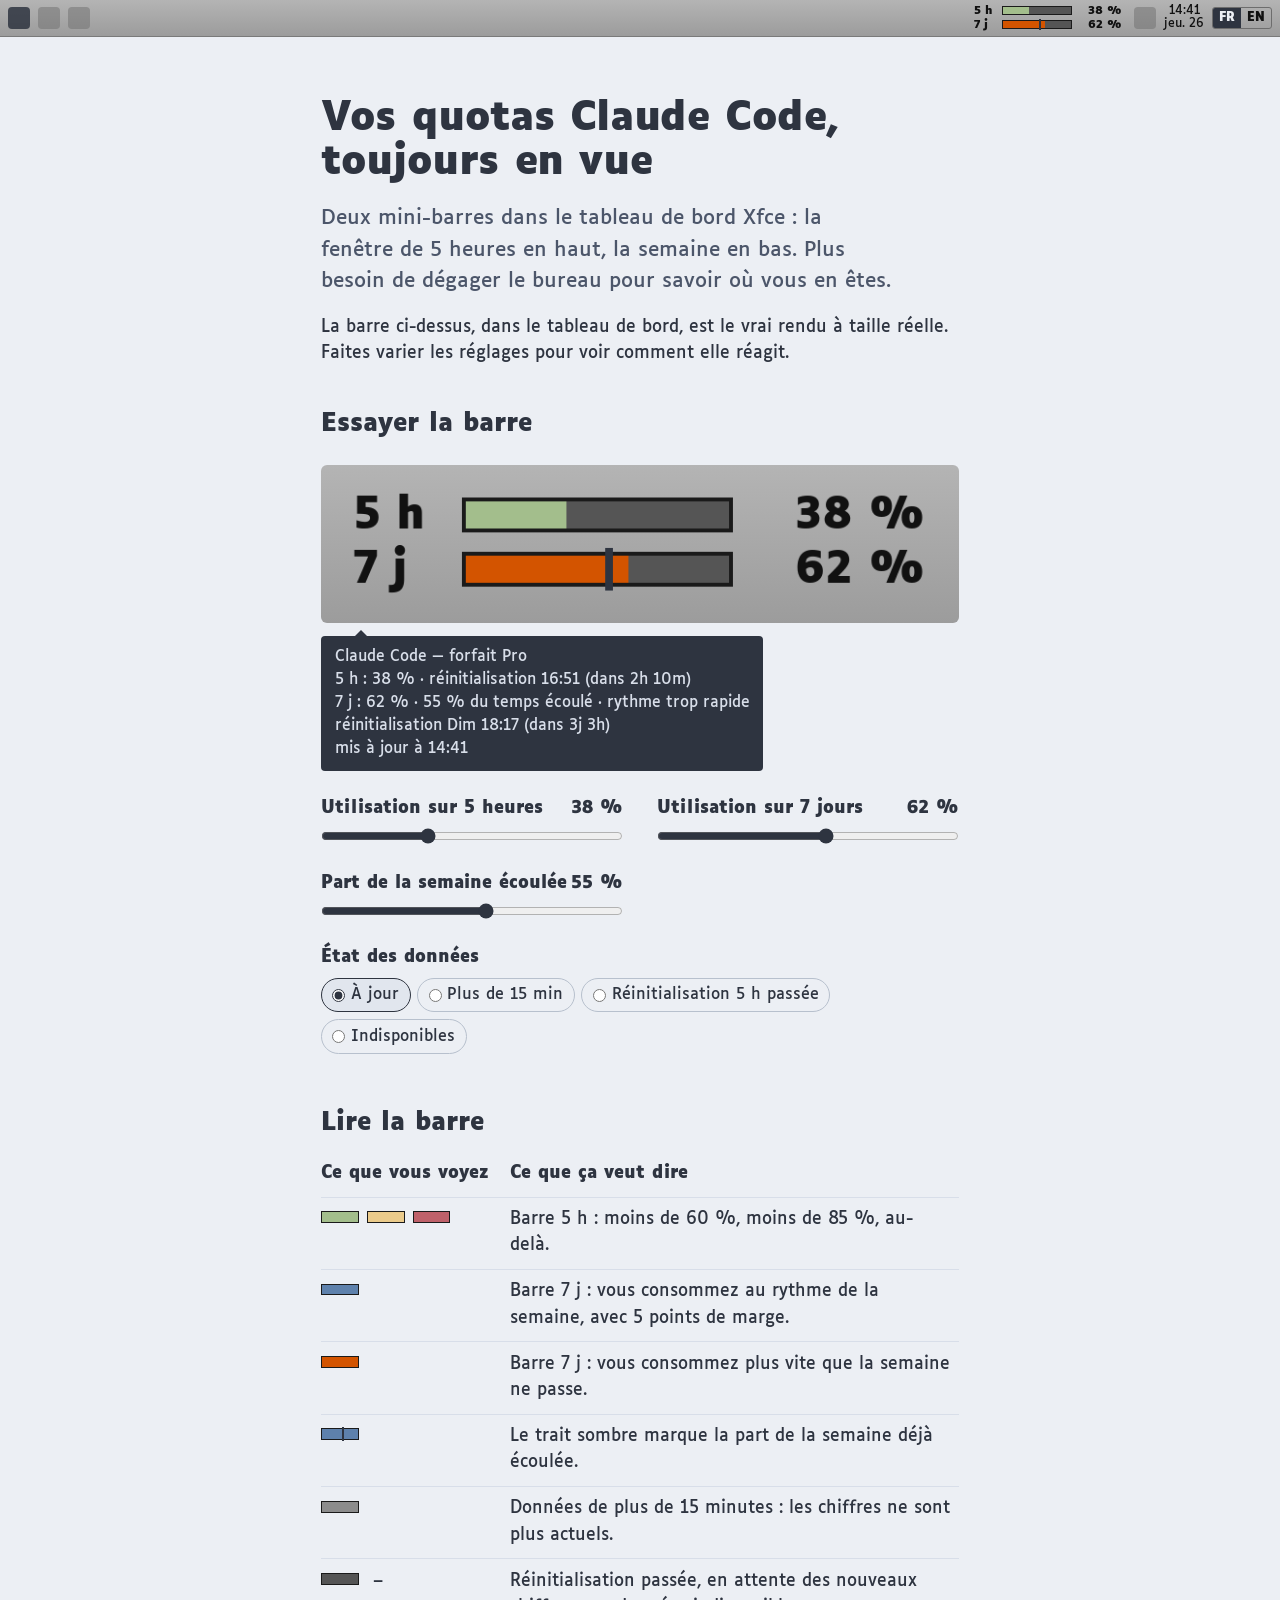
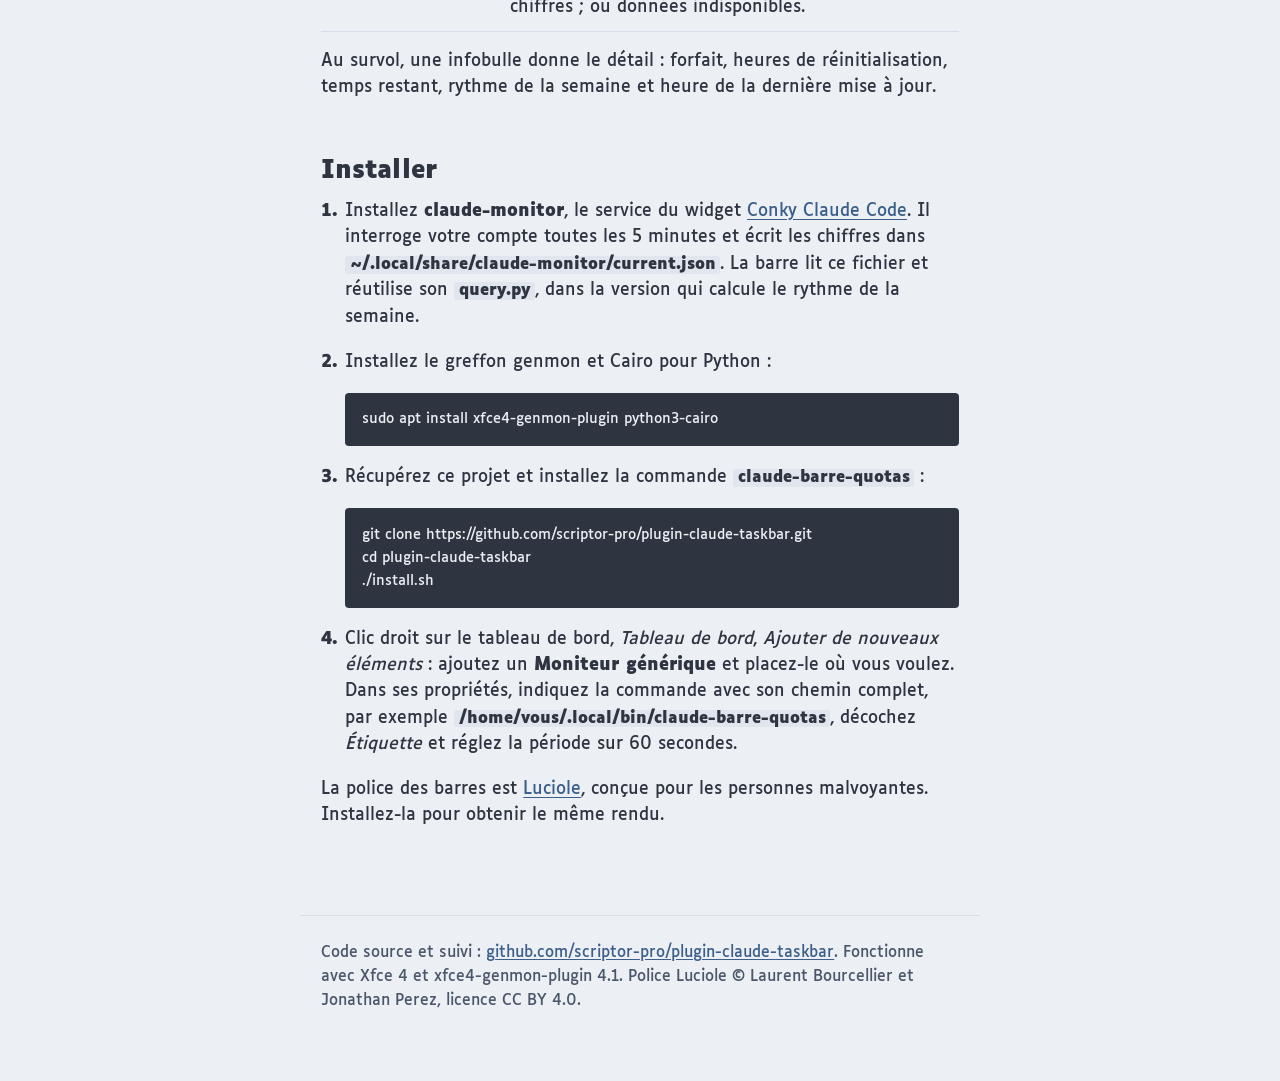
==== index.html @ 65667429 "Page du projet (FR / EN) avec démonstration interactive de la barre Co-Authored-By: Claude Opus 5.5 " ====
<!doctype html>
<html lang="fr">
<head>
  <meta charset="utf-8">
  <meta name="viewport" content="width=device-width, initial-scale=1">
  <title>Quotas Claude Code dans le tableau de bord Xfce</title>
  <meta name="description" content="Deux mini-barres dans le tableau de bord Xfce pour suivre en permanence les quotas Claude Code sur 5 heures et sur 7 jours.">
  <link rel="alternate" hreflang="en" href="en/">
  <link rel="preload" href="assets/luciole-bold.woff2" as="font" type="font/woff2" crossorigin>
  <link rel="stylesheet" href="assets/style.css">
</head>
<body>
  <header class="panneau" aria-label="Reproduction d'un tableau de bord Xfce">
    <span class="icone menu" aria-hidden="true"></span>
    <span class="icone" aria-hidden="true"></span>
    <span class="icone" aria-hidden="true"></span>
    <span class="vide"></span>
    <canvas id="barre-reelle" class="barre-reelle" role="img" width="156" height="32" style="width:156px;height:32px"></canvas>
    <span class="icone" aria-hidden="true"></span>
    <span class="horloge" aria-hidden="true">14:41<br>jeu. 26</span>
    <nav class="langue" aria-label="Langue">
      <span aria-current="page" lang="fr">FR</span>
      <a href="en/" hreflang="en" lang="en">EN</a>
    </nav>
  </header>

  <main>
    <h1>Vos quotas Claude Code, toujours en vue</h1>
    <p class="chapo">Deux mini-barres dans le tableau de bord Xfce : la fenêtre de 5 heures en haut, la semaine en bas. Plus besoin de dégager le bureau pour savoir où vous en êtes.</p>
    <p>La barre ci-dessus, dans le tableau de bord, est le vrai rendu à taille réelle. Faites varier les réglages pour voir comment elle réagit.</p>

    <section class="demo" aria-labelledby="titre-demo">
      <h2 id="titre-demo" style="margin:0">Essayer la barre</h2>
      <div>
        <div class="loupe">
          <canvas id="loupe" role="img" width="624" height="128"></canvas>
        </div>
        <p class="infobulle" id="infobulle" aria-live="polite"></p>
      </div>

      <form id="reglages" class="reglages">
        <div class="reglage">
          <label for="u5">Utilisation sur 5 heures <output for="u5"></output></label>
          <input type="range" id="u5" name="u5" min="0" max="110" value="38">
        </div>
        <div class="reglage">
          <label for="u7">Utilisation sur 7 jours <output for="u7"></output></label>
          <input type="range" id="u7" name="u7" min="0" max="110" value="62">
        </div>
        <div class="reglage">
          <label for="el">Part de la semaine écoulée <output for="el"></output></label>
          <input type="range" id="el" name="el" min="0" max="100" value="55">
        </div>
        <fieldset>
          <legend>État des données</legend>
          <div class="choix">
            <label><input type="radio" name="etat" value="normal" checked> À jour</label>
            <label><input type="radio" name="etat" value="perime"> Plus de 15 min</label>
            <label><input type="radio" name="etat" value="reinit"> Réinitialisation 5 h passée</label>
            <label><input type="radio" name="etat" value="indispo"> Indisponibles</label>
          </div>
        </fieldset>
      </form>
    </section>

    <h2>Lire la barre</h2>
    <table>
      <thead><tr><th scope="col">Ce que vous voyez</th><th scope="col">Ce que ça veut dire</th></tr></thead>
      <tbody>
        <tr><td><span class="pastille vert"></span><span class="pastille jaune"></span><span class="pastille rouge"></span></td><td>Barre 5 h : moins de 60 %, moins de 85 %, au-delà.</td></tr>
        <tr><td><span class="pastille bleu"></span></td><td>Barre 7 j : vous consommez au rythme de la semaine, avec 5 points de marge.</td></tr>
        <tr><td><span class="pastille orange"></span></td><td>Barre 7 j : vous consommez plus vite que la semaine ne passe.</td></tr>
        <tr><td><span class="pastille bleu trait"></span></td><td>Le trait sombre marque la part de la semaine déjà écoulée.</td></tr>
        <tr><td><span class="pastille gris"></span></td><td>Données de plus de 15 minutes : les chiffres ne sont plus actuels.</td></tr>
        <tr><td><span class="pastille"></span> –</td><td>Réinitialisation passée, en attente des nouveaux chiffres ; ou données indisponibles.</td></tr>
      </tbody>
    </table>
    <p>Au survol, une infobulle donne le détail : forfait, heures de réinitialisation, temps restant, rythme de la semaine et heure de la dernière mise à jour.</p>

    <h2>Installer</h2>
    <ol class="etapes">
      <li>
        <p>Installez <strong>claude-monitor</strong>, le service du widget <a href="https://github.com/ideops832/ConkyClaudeCode">Conky Claude Code</a>. Il interroge votre compte toutes les 5 minutes et écrit les chiffres dans <code>~/.local/share/claude-monitor/current.json</code>. La barre lit ce fichier et réutilise son <code>query.py</code>, dans la version qui calcule le rythme de la semaine.</p>
      </li>
      <li>
        <p>Installez le greffon genmon et Cairo pour Python :</p>
        <pre><code>sudo apt install xfce4-genmon-plugin python3-cairo</code></pre>
      </li>
      <li>
        <p>Récupérez ce projet et installez la commande <code>claude-barre-quotas</code> :</p>
        <pre><code>git clone https://github.com/scriptor-pro/plugin-claude-taskbar.git
cd plugin-claude-taskbar
./install.sh</code></pre>
      </li>
      <li>
        <p>Clic droit sur le tableau de bord, <em>Tableau de bord</em>, <em>Ajouter de nouveaux éléments</em> : ajoutez un <strong>Moniteur générique</strong> et placez-le où vous voulez. Dans ses propriétés, indiquez la commande avec son chemin complet, par exemple <code>/home/vous/.local/bin/claude-barre-quotas</code>, décochez <em>Étiquette</em> et réglez la période sur 60 secondes.</p>
      </li>
    </ol>
    <p>La police des barres est <a href="https://www.luciole-vision.com/">Luciole</a>, conçue pour les personnes malvoyantes. Installez-la pour obtenir le même rendu.</p>
  </main>

  <footer>
    <p>Code source et suivi : <a href="https://github.com/scriptor-pro/plugin-claude-taskbar">github.com/scriptor-pro/plugin-claude-taskbar</a>. Fonctionne avec Xfce 4 et xfce4-genmon-plugin 4.1. Police Luciole © Laurent Bourcellier et Jonathan Perez, licence CC BY 4.0.</p>
  </footer>

  <script src="assets/demo.js"></script>
</body>
</html>
---- assets/style.css ----
/* Luciole — © Laurent Bourcellier & Jonathan Perez, CC BY 4.0, https://www.luciole-vision.com */
@font-face {
  font-family: "Luciole";
  src: url("luciole-regular.woff2") format("woff2");
  font-weight: 400;
  font-display: swap;
}
@font-face {
  font-family: "Luciole";
  src: url("luciole-bold.woff2") format("woff2");
  font-weight: 700;
  font-display: swap;
}

:root {
  --neige: #eceff4;
  --ardoise: #2e3440;
  --ardoise-douce: #4c566a;
  --lien: #3b5f8a;
  --panneau-haut: #b4b4b4;
  --panneau-bas: #9c9c9c;
  --vert: #a3be8c;
  --jaune: #ebcb8b;
  --rouge: #bf616a;
  --bleu: #5e81ac;
  --orange: #d35400;
  --filet: #d8dee9;
  --mesure: 40rem;
}

* { box-sizing: border-box; }

html {
  font-family: "Luciole", system-ui, sans-serif;
  font-size: 106.25%; /* 17 px : Luciole est large, on garde ~65 caractères par ligne */
  line-height: 1.55;
  color: var(--ardoise);
  background: var(--neige);
}

body { margin: 0; }

a { color: var(--lien); text-underline-offset: 0.15em; }
a:hover { text-decoration-thickness: 2px; }

:focus-visible {
  outline: 3px solid var(--lien);
  outline-offset: 2px;
}

/* ---------- Le tableau de bord ---------- */

.panneau {
  height: 37px;
  display: flex;
  align-items: center;
  gap: 8px;
  padding: 0 8px;
  background: linear-gradient(var(--panneau-haut), var(--panneau-bas));
  border-bottom: 1px solid #7a7a7a;
  font-size: 12px;
  color: #111;
}
.panneau .icone {
  width: 22px;
  height: 22px;
  border-radius: 4px;
  background: #6d6d6d;
  opacity: 0.5;
  flex: none;
}
.panneau .menu { background: var(--ardoise); opacity: 0.85; }
.panneau .vide { flex: 1; }
.panneau .barre-reelle { display: block; flex: none; }
.panneau .horloge { line-height: 1.05; text-align: center; }
.panneau .langue {
  display: flex;
  border: 1px solid #6d6d6d;
  border-radius: 3px;
  overflow: hidden;
  font-weight: 700;
}
.panneau .langue a,
.panneau .langue span {
  padding: 1px 6px;
  color: #111;
  text-decoration: none;
}
.panneau .langue [aria-current] { background: var(--ardoise); color: var(--neige); }

/* ---------- Contenu ---------- */

main {
  max-width: var(--mesure);
  margin: 0 auto;
  padding: 3.5rem 1.25rem 4rem;
}

h1 {
  font-size: 2.35rem;
  line-height: 1.12;
  margin: 0 0 1rem;
  letter-spacing: -0.01em;
}
h2 {
  font-size: 1.45rem;
  line-height: 1.2;
  margin: 3.25rem 0 0.75rem;
}
p, ol, table { margin: 0 0 1rem; }
.chapo { font-size: 1.2rem; color: var(--ardoise-douce); max-width: 34rem; }

code {
  font-family: "Luciole", monospace;
  font-weight: 700;
  font-size: 0.92em;
  background: #e1e6ee;
  padding: 0.05em 0.3em;
  border-radius: 3px;
}
pre {
  background: var(--ardoise);
  color: var(--neige);
  padding: 0.9rem 1rem;
  border-radius: 4px;
  overflow-x: auto;
  font-size: 0.9rem;
  line-height: 1.5;
}
pre code { background: none; padding: 0; color: inherit; font-weight: 400; }

/* ---------- La démonstration ---------- */

.demo {
  margin: 2.5rem 0 0;
  display: grid;
  gap: 1.5rem;
}
.loupe {
  background: linear-gradient(var(--panneau-haut), var(--panneau-bas));
  border-radius: 6px;
  padding: 1rem;
}
.loupe canvas { display: block; width: 100%; height: auto; }

.infobulle {
  background: var(--ardoise);
  color: #d8dee9;
  font-size: 0.9rem;
  line-height: 1.5;
  padding: 0.6rem 0.8rem;
  border-radius: 4px;
  width: max-content;
  max-width: 100%;
  white-space: pre-line;
  margin: 0.75rem 0 0;
  position: relative;
}
.infobulle::before {
  content: "";
  position: absolute;
  top: -6px;
  left: 2rem;
  border: 6px solid transparent;
  border-top: 0;
  border-bottom-color: var(--ardoise);
}

.reglages { display: grid; gap: 1rem; }
.reglage label { display: flex; justify-content: space-between; font-weight: 700; }
.reglage output { font-variant-numeric: tabular-nums; }
.reglage input[type="range"] { width: 100%; accent-color: var(--ardoise); margin: 0.35rem 0 0; }

fieldset { border: 0; padding: 0; margin: 0; }
legend { font-weight: 700; padding: 0; margin-bottom: 0.35rem; }
.choix { display: flex; flex-wrap: wrap; gap: 0.4rem; }
.choix label {
  display: inline-flex;
  align-items: center;
  gap: 0.35rem;
  padding: 0.25rem 0.6rem;
  border: 1px solid #b7c0cd;
  border-radius: 999px;
  cursor: pointer;
  font-size: 0.92rem;
}
.choix input { accent-color: var(--ardoise); margin: 0; }
.choix label:has(input:checked) { border-color: var(--ardoise); background: #e1e6ee; }

.reglages { grid-template-columns: repeat(auto-fit, minmax(16rem, 1fr)); column-gap: 2rem; }
.reglages fieldset { grid-column: 1 / -1; }

/* ---------- Légende ---------- */

table { border-collapse: collapse; width: 100%; }
th, td { text-align: left; vertical-align: top; padding: 0.55rem 0.5rem 0.55rem 0; border-bottom: 1px solid var(--filet); }
th { font-weight: 700; }
td:first-child, th:first-child { white-space: nowrap; padding-right: 1.25rem; }
.pastille {
  display: inline-block;
  width: 2.2rem;
  height: 0.7rem;
  border: 1px solid #1a1a1a;
  background: #555;
  vertical-align: 0.05em;
  margin-right: 0.5rem;
  position: relative;
}
.pastille.vert { background: var(--vert); }
.pastille.jaune { background: var(--jaune); }
.pastille.rouge { background: var(--rouge); }
.pastille.bleu { background: var(--bleu); }
.pastille.orange { background: var(--orange); }
.pastille.gris { background: #8c8c8c; }
.pastille.trait::after {
  content: "";
  position: absolute;
  left: 55%;
  top: -2px;
  bottom: -2px;
  width: 2px;
  background: var(--ardoise);
}

ol.etapes { padding-left: 1.4rem; }
ol.etapes li { margin-bottom: 1.1rem; }
ol.etapes li::marker { font-weight: 700; }

footer {
  max-width: var(--mesure);
  margin: 0 auto;
  padding: 1.5rem 1.25rem 3rem;
  border-top: 1px solid var(--filet);
  font-size: 0.9rem;
  color: var(--ardoise-douce);
}

@media (max-width: 30rem) {
  html { font-size: 100%; }
  h1 { font-size: 1.9rem; }
  .panneau .icone:not(.menu), .panneau .horloge { display: none; }
}
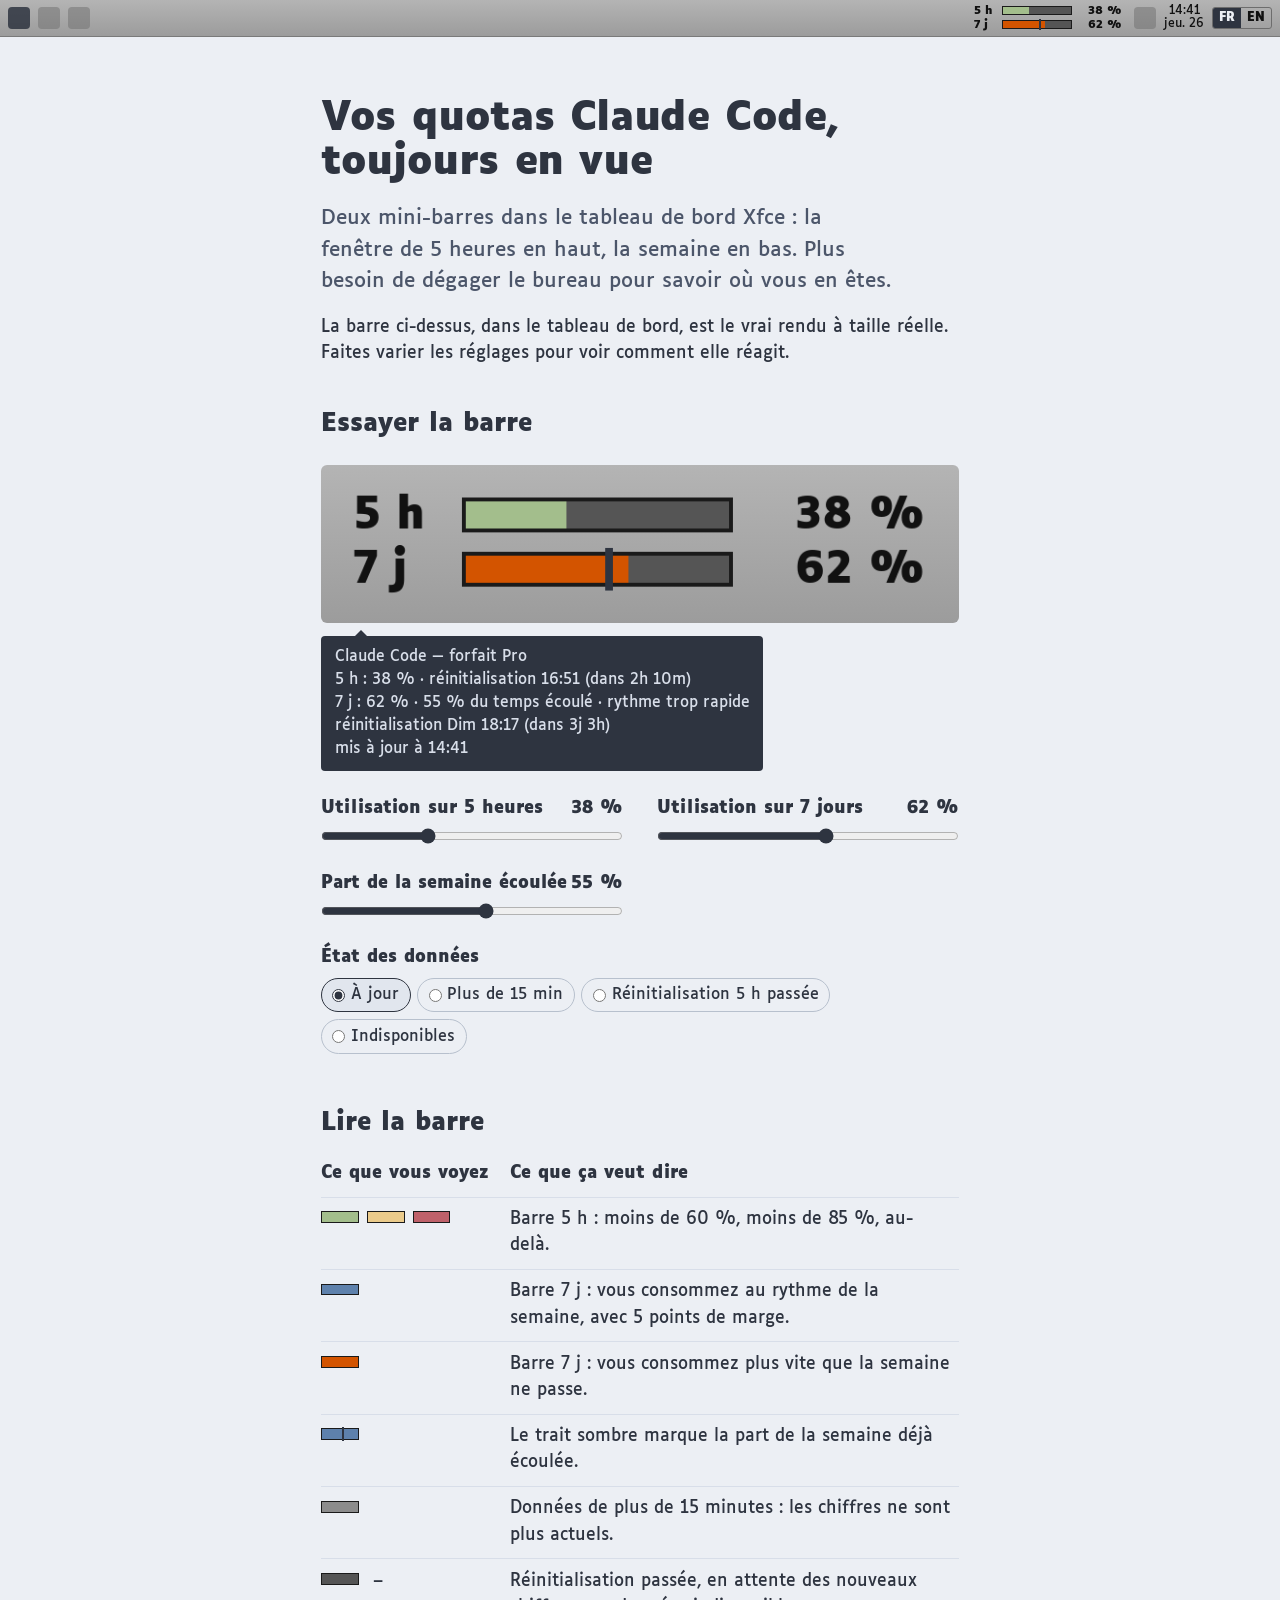
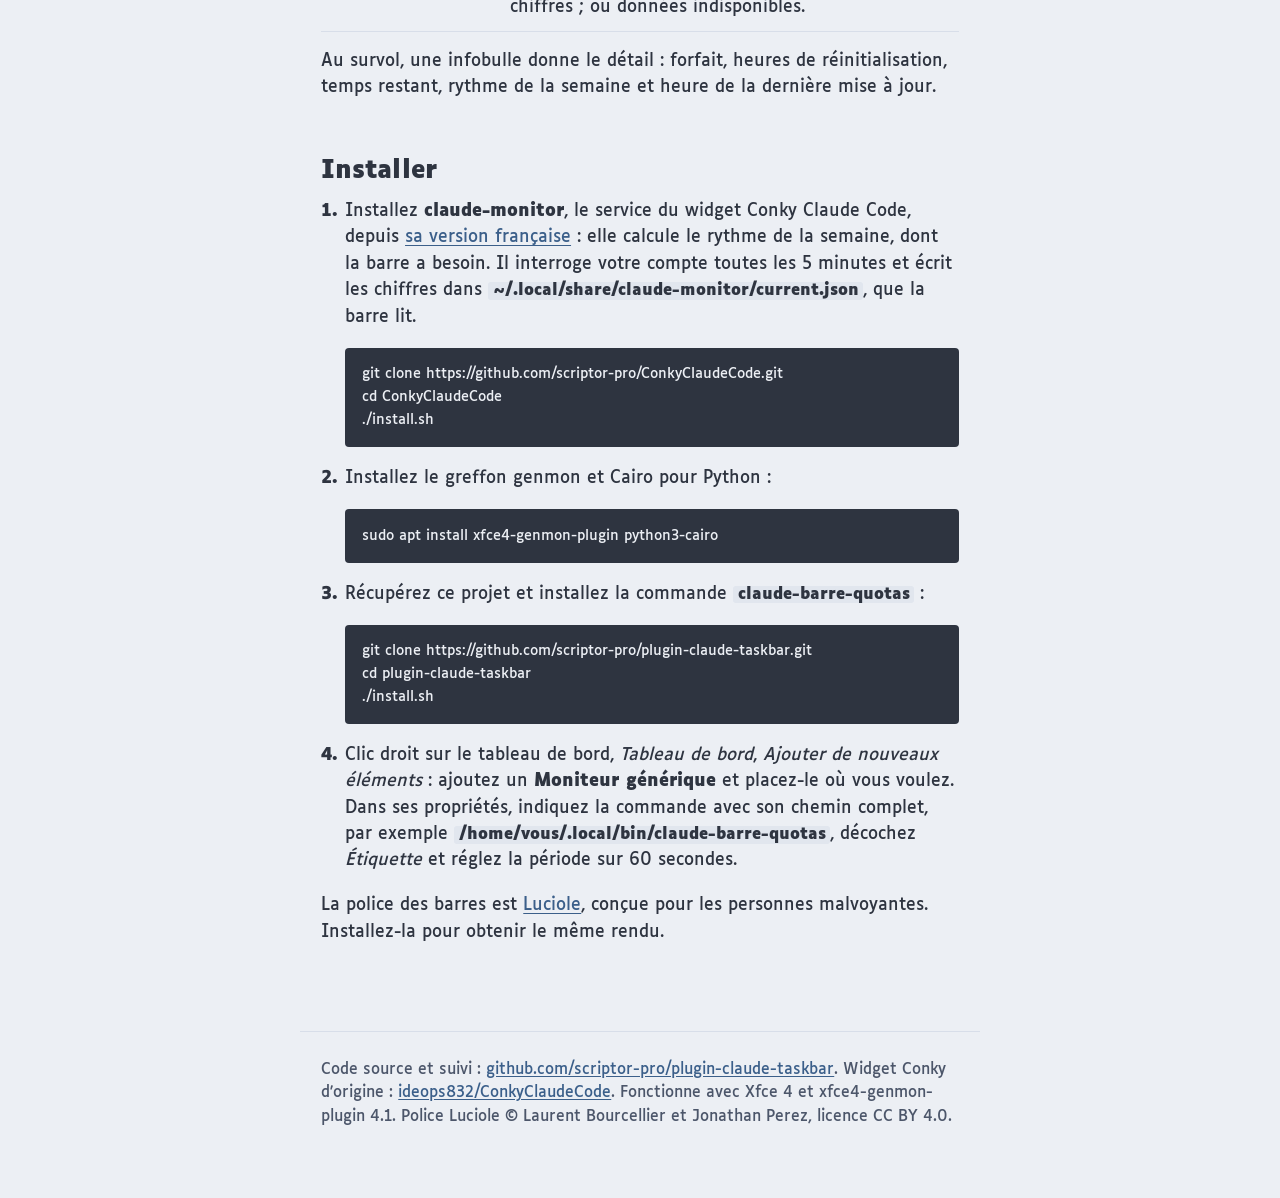
==== commit 385c9117: "Page : installer claude-monitor depuis scriptor-pro/ConkyClaudeCode Co-Authored-By: Claude Opus 5.5 " ====
--- a/index.html
+++ b/index.html
@@ -80,7 +80,10 @@
     <h2>Installer</h2>
     <ol class="etapes">
       <li>
-        <p>Installez <strong>claude-monitor</strong>, le service du widget <a href="https://github.com/ideops832/ConkyClaudeCode">Conky Claude Code</a>. Il interroge votre compte toutes les 5 minutes et écrit les chiffres dans <code>~/.local/share/claude-monitor/current.json</code>. La barre lit ce fichier et réutilise son <code>query.py</code>, dans la version qui calcule le rythme de la semaine.</p>
+        <p>Installez <strong>claude-monitor</strong>, le service du widget Conky Claude Code, depuis <a href="https://github.com/scriptor-pro/ConkyClaudeCode">sa version française</a> : elle calcule le rythme de la semaine, dont la barre a besoin. Il interroge votre compte toutes les 5 minutes et écrit les chiffres dans <code>~/.local/share/claude-monitor/current.json</code>, que la barre lit.</p>
+        <pre><code>git clone https://github.com/scriptor-pro/ConkyClaudeCode.git
+cd ConkyClaudeCode
+./install.sh</code></pre>
       </li>
       <li>
         <p>Installez le greffon genmon et Cairo pour Python :</p>
@@ -100,7 +103,7 @@
   </main>
 
   <footer>
-    <p>Code source et suivi : <a href="https://github.com/scriptor-pro/plugin-claude-taskbar">github.com/scriptor-pro/plugin-claude-taskbar</a>. Fonctionne avec Xfce 4 et xfce4-genmon-plugin 4.1. Police Luciole © Laurent Bourcellier et Jonathan Perez, licence CC BY 4.0.</p>
+    <p>Code source et suivi : <a href="https://github.com/scriptor-pro/plugin-claude-taskbar">github.com/scriptor-pro/plugin-claude-taskbar</a>. Widget Conky d'origine : <a href="https://github.com/ideops832/ConkyClaudeCode">ideops832/ConkyClaudeCode</a>. Fonctionne avec Xfce 4 et xfce4-genmon-plugin 4.1. Police Luciole © Laurent Bourcellier et Jonathan Perez, licence CC BY 4.0.</p>
   </footer>
 
   <script src="assets/demo.js"></script>
